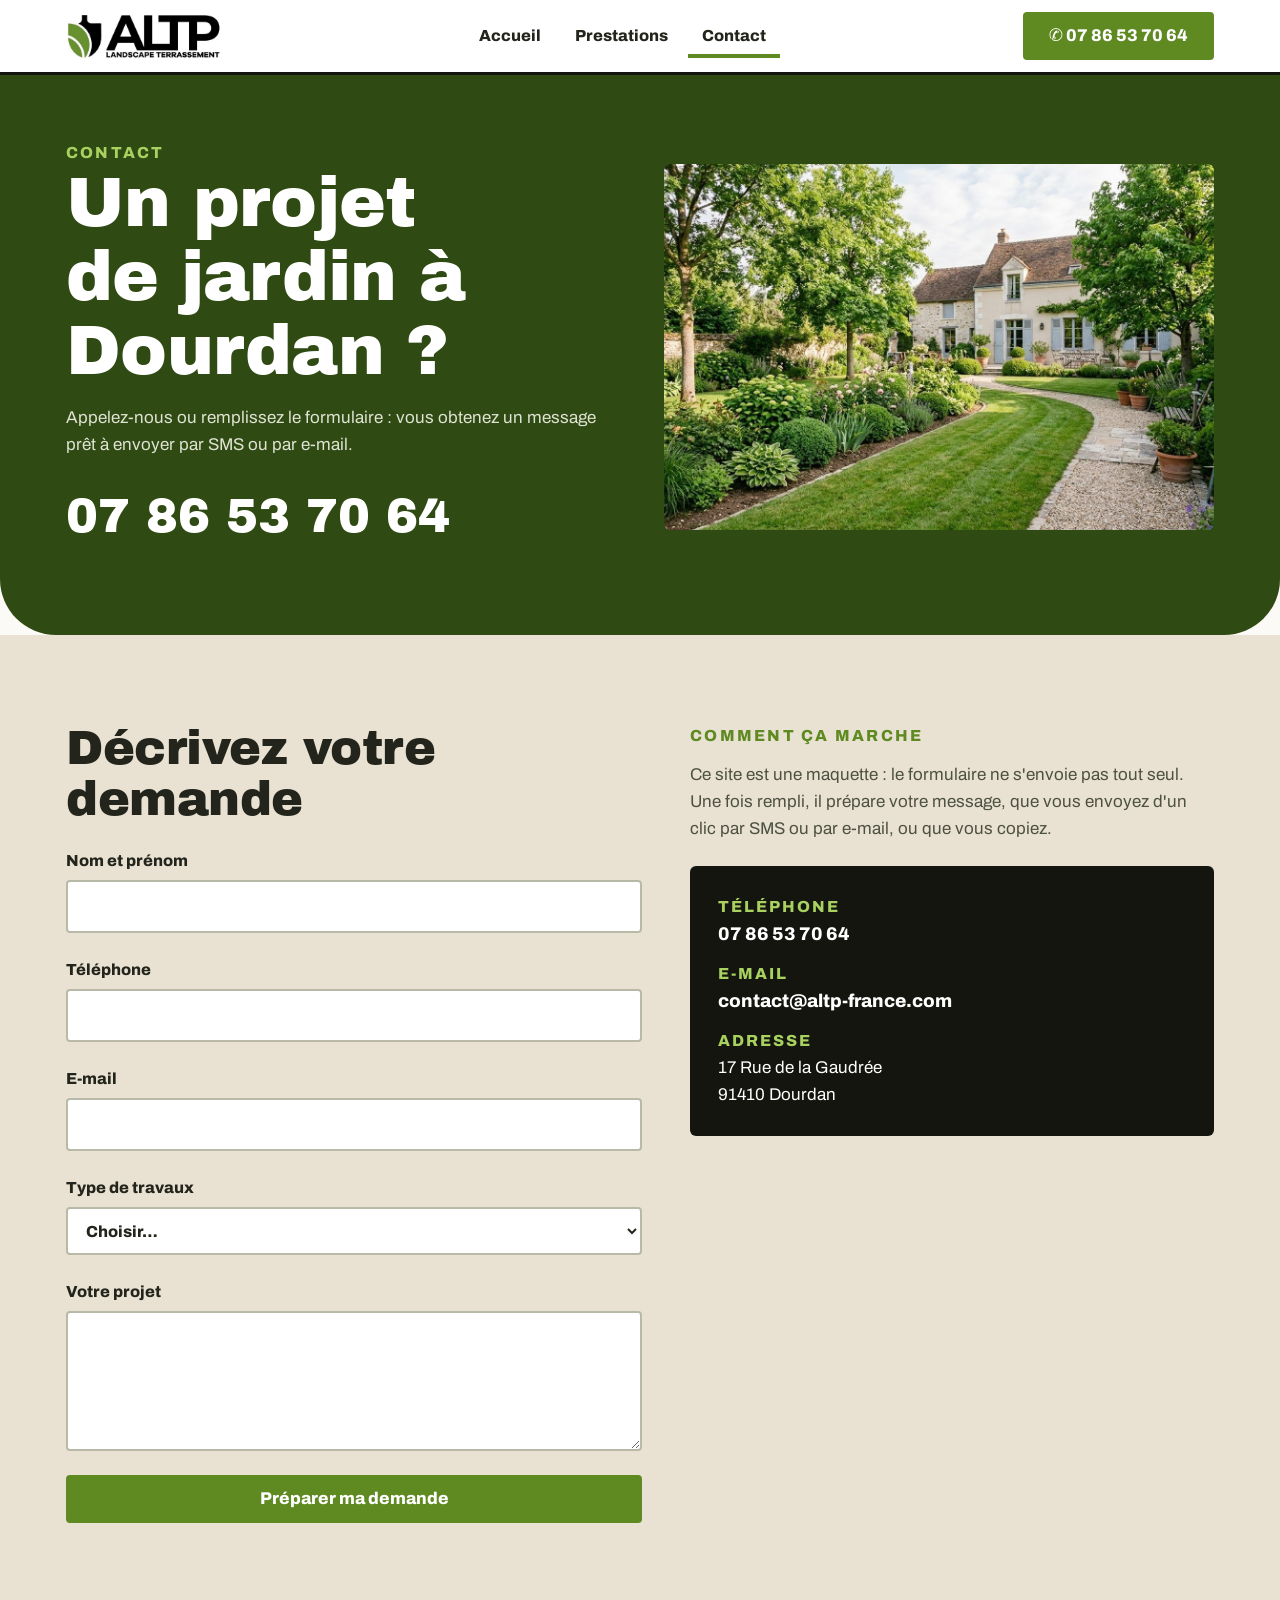
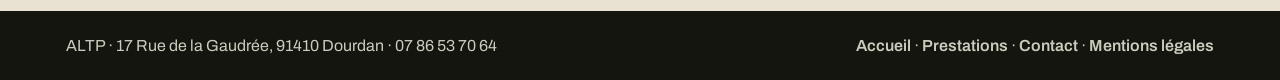
==== contact.html @ 06aeda74 "Site complet : accueil, prestations, contact, mentions légales Co-Authored-By: Claude Sonnet 5.5 <no" ====
<!doctype html>
<html lang="fr">
<head>
<meta charset="utf-8">
<meta name="viewport" content="width=device-width, initial-scale=1">
<title>Contact | ALTP Dourdan</title>
<meta name="description" content="Contactez ALTP à Dourdan (91) pour un projet d'aménagement paysager, de terrassement ou d'entretien de jardin : téléphone, e-mail, formulaire.">
<meta name="robots" content="noindex, nofollow">
<link rel="icon" href="images/favicon.png">
<link rel="stylesheet" href="https://fonts.googleapis.com/css2?family=Archivo:wght@400;600;800&family=Archivo+Black&display=swap">
<link rel="stylesheet" href="style.css">
</head>
<body>
<header>
  <div class="w bar">
    <a class="logo" href="https://webaunet.github.io/altp/" aria-label="ALTP, retour à l'accueil"><img src="images/logo.png" width="845" height="260" alt="ALTP Landscape Terrassement"></a>
    <nav id="menu" aria-label="Navigation principale"><ul><li><a href="index.html">Accueil</a></li><li><a href="prestations.html">Prestations</a></li><li><a href="contact.html" aria-current="page">Contact</a></li></ul></nav>
    <a class="btn tel" href="tel:+33786537064" aria-label="Appeler le 07 86 53 70 64">&#9990;<span class="num">&nbsp;07 86 53 70 64</span></a>
    <button class="burger" id="burger" aria-label="Ouvrir le menu" aria-expanded="false" aria-controls="menu"><span></span></button>
  </div>
</header>
<main>
  <section class="ph vert"><div class="w">
    <div><span class="eyebrow">Contact</span><h1>Un projet de jardin à Dourdan ?</h1>
      <p>Appelez-nous ou remplissez le formulaire : vous obtenez un message prêt à envoyer par SMS ou par e-mail.</p>
      <a class="bigtel" href="tel:+33786537064">07 86 53 70 64</a></div>
    <img src="images/entretien.jpg" width="1408" height="768" alt="Jardin entretenu avec pelouse tondue, massifs fleuris et allée gravillonnée" style="border-radius:6px;aspect-ratio:3/2;object-fit:cover;width:100%"></div></section>
  <section class="band court terre"><div class="w formgrid">
    <div><h2 style="margin-bottom:24px">Décrivez votre demande</h2>
      <form id="form" novalidate>
        <label for="nom">Nom et prénom<input id="nom" name="nom" autocomplete="name" required aria-describedby="e-nom"><span class="err" id="e-nom" role="alert"></span></label>
        <label for="tel">Téléphone<input id="tel" name="tel" type="tel" autocomplete="tel" inputmode="tel" required aria-describedby="e-tel"><span class="err" id="e-tel" role="alert"></span></label>
        <label for="mail">E-mail<input id="mail" name="mail" type="email" autocomplete="email" required aria-describedby="e-mail"><span class="err" id="e-mail" role="alert"></span></label>
        <label for="type">Type de travaux<select id="type" name="type" required aria-describedby="e-type"><option value="">Choisir…</option><option>Terrassement</option><option>Terrasse ou allée</option><option>Maçonnerie paysagère</option><option>Plantations, espaces verts</option><option>Entretien (tonte, taille, élagage)</option><option>Autre</option></select><span class="err" id="e-type" role="alert"></span></label>
        <label for="msg">Votre projet<textarea id="msg" name="msg" required aria-describedby="e-msg"></textarea><span class="err" id="e-msg" role="alert"></span></label>
        <button class="btn" type="submit">Préparer ma demande</button>
      </form></div>
    <div>
      <div class="recap" id="recap" hidden aria-live="polite">
        <h3>Votre demande est prête</h3>
        <pre id="recap-txt"></pre>
        <div class="actions">
          <a class="btn" id="b-sms" href="#">Envoyer par SMS</a>
          <a class="btn ghost" id="b-mail" href="#">Envoyer par e-mail</a>
          <button class="btn ghost" type="button" id="b-copy">Copier</button>
          <a class="btn ghost" href="tel:+33786537064">Appeler</a>
        </div>
        <div class="ok" id="ok" role="status"></div>
      </div>
      <div id="avant" class="head" style="margin:0 0 24px"><span class="eyebrow">Comment ça marche</span><p>Ce site est une maquette : le formulaire ne s'envoie pas tout seul. Une fois rempli, il prépare votre message, que vous envoyez d'un clic par SMS ou par e-mail, ou que vous copiez.</p></div>
      <address class="coord">
        <div><small>Téléphone</small><a href="tel:+33786537064">07 86 53 70 64</a></div>
        <div><small>E-mail</small><a href="mailto:contact@altp-france.com">contact@altp-france.com</a></div>
        <div><small>Adresse</small>17 Rue de la Gaudrée<br>91410 Dourdan</div>
      </address>
    </div></div></section>
</main>
<footer>
  <div class="w">
    <span>ALTP · 17 Rue de la Gaudrée, 91410 Dourdan · 07 86 53 70 64</span>
    <span><a href="index.html">Accueil</a> · <a href="prestations.html">Prestations</a> · <a href="contact.html">Contact</a> · <a href="mentions-legales.html">Mentions légales</a></span>
  </div>
</footer>
<script src="script.js"></script>
</body>
</html>
---- style.css ----
/* Concept : bandes franches noir / vert feuille / terre, titres massifs comme le logo, photos de chantier en grand */
:root{
  --noir:#14150f; --vert:#5f8a22; --vert-fonce:#2f4a12; --terre:#e9e2d3; --craie:#fbfaf6; --texte:#23251c; --texte-doux:#4d5142;
  --f-titre:'Archivo Black','Archivo',Impact,sans-serif; --f-texte:'Archivo',system-ui,-apple-system,'Segoe UI',sans-serif;
  color-scheme:light;
}
*{box-sizing:border-box}
html{scroll-behavior:smooth;scroll-padding-top:84px}
body{margin:0;background:var(--craie);color:var(--texte);font-family:var(--f-texte);font-size:17px;line-height:1.6}
img{display:block;max-width:100%;height:auto}
a{color:inherit}
.w{width:100%;max-width:1180px;margin:0 auto;padding-left:max(16px,env(safe-area-inset-left,0px));padding-right:max(16px,env(safe-area-inset-right,0px))}
h1,h2,h3{font-family:var(--f-titre);font-weight:400;line-height:1.05;margin:0;text-wrap:balance;letter-spacing:-.01em}
h1{font-size:clamp(2.3rem,6vw,4.4rem)} h2{font-size:clamp(1.8rem,4vw,3rem)} h3{font-size:1.25rem}
.eyebrow{font-size:1rem;font-weight:800;letter-spacing:.14em;text-transform:uppercase;color:var(--vert)}
.btn{display:inline-flex;align-items:center;justify-content:center;min-height:48px;padding:0 24px;border-radius:4px;font-weight:800;text-decoration:none;border:2px solid var(--vert);background:var(--vert);color:#fff;cursor:pointer;font:inherit;font-weight:800}
.btn:hover{background:var(--vert-fonce);border-color:var(--vert-fonce)}
.btn:focus-visible,a:focus-visible,button:focus-visible{outline:3px solid #f2c200;outline-offset:2px}
.btn.ghost{background:transparent;border-color:#fff;color:#fff}
.btn.ghost:hover{background:#fff;color:var(--noir)}
.btn.dark{background:var(--noir);border-color:var(--noir)} .btn.dark:hover{background:#000}
/* header */
header{position:sticky;top:env(safe-area-inset-top,0px);z-index:20;background:#fff;border-bottom:3px solid var(--noir)}
body::before{content:"";position:fixed;inset:0 0 auto;height:env(safe-area-inset-top,0px);background:#fff;z-index:30}
.bar{display:flex;align-items:center;justify-content:space-between;gap:16px;min-height:72px}
.logo img{height:48px;width:auto}
nav ul{display:flex;gap:6px;list-style:none;margin:0;padding:0}
nav a{display:flex;align-items:center;min-height:44px;padding:0 14px;text-decoration:none;font-weight:800;font-size:1rem}
nav a:hover{color:var(--vert)} nav a[aria-current="page"]{box-shadow:inset 0 -4px 0 var(--vert)}
.tel{white-space:nowrap}
.burger{display:none;width:48px;height:48px;border:2px solid var(--noir);background:#fff;border-radius:4px;cursor:pointer;padding:0}
.burger span,.burger span::before,.burger span::after{display:block;width:22px;height:3px;background:var(--noir);margin:0 auto;position:relative;content:""}
.burger span::before{position:absolute;top:-7px;left:0}.burger span::after{position:absolute;top:7px;left:0}
@media(max-width:980px){
  .burger{display:block}
  nav{position:absolute;left:0;right:0;top:100%;background:#fff;border-bottom:3px solid var(--noir);display:none}
  nav.open{display:block}
  nav ul{flex-direction:column;padding:8px max(16px,env(safe-area-inset-left,0px)) 16px}
  nav a{min-height:48px}
  .bar{position:relative}
}
@media(max-width:560px){.tel .num{display:none}.tel{padding:0 16px}}
/* hero */
.hero{position:relative;background:var(--noir);color:#fff;overflow:hidden}
.hero>img{position:absolute;inset:0;width:100%;height:100%;object-fit:cover;object-position:50% 60%;opacity:.55}
.hero::after{content:"";position:absolute;inset:0;background:linear-gradient(90deg,rgba(20,21,15,.92) 0%,rgba(20,21,15,.55) 60%,rgba(20,21,15,.2) 100%)}
.hero .w{position:relative;z-index:1;display:flex;flex-direction:column;justify-content:center;gap:24px;min-height:min(86vh,720px);padding-block:72px}
.hero p{max-width:34em;font-size:1.15rem;margin:0;color:#ecefe4}
.hero .eyebrow{color:#a8d160}
.cta{display:flex;flex-wrap:wrap;gap:12px}
.hero-curve{height:56px;background:var(--terre);border-radius:56px 56px 0 0;position:relative;z-index:2;margin-top:-56px}
/* prestations */
.band{padding-block:88px}
.terre{background:var(--terre)}
.head{display:grid;gap:12px;max-width:40em;margin-bottom:40px}
.head p{margin:0;color:var(--texte-doux)}
.grid{display:grid;grid-template-columns:repeat(auto-fit,minmax(250px,1fr));gap:20px}
.card{background:#fff;border-radius:6px;overflow:hidden;display:flex;flex-direction:column;box-shadow:0 1px 0 rgba(0,0,0,.08)}
.card img{aspect-ratio:3/2;object-fit:cover;width:100%}
.card div{padding:20px 22px 24px;display:grid;gap:8px;min-width:0}
.card p{margin:0;color:var(--texte-doux);font-size:.97rem}
/* entretenir */
.sombre{background:var(--noir);color:#fff}
.sombre .head p{color:#c9cdbd}
.sombre .card{background:#20231a}
.sombre .card p{color:#c9cdbd}
.sombre .eyebrow{color:#a8d160}
/* approche */
.approche{display:grid;grid-template-columns:1fr 1fr;gap:56px;align-items:center}
.approche img{border-radius:6px;aspect-ratio:4/3;object-fit:cover;width:100%}
.etapes{display:grid;gap:22px;margin:28px 0 0;padding:0;list-style:none}
.etapes li{display:grid;grid-template-columns:44px 1fr;gap:16px}
.etapes b{display:grid;place-items:center;width:44px;height:44px;border-radius:50%;background:var(--vert);color:#fff;font-family:var(--f-titre);font-weight:400}
.etapes p{margin:2px 0 0;color:var(--texte-doux)}
.etapes strong{display:block;font-size:1.05rem}
@media(max-width:820px){.approche{grid-template-columns:1fr;gap:32px}.band{padding-block:64px}}
/* contact */
.contact{background:var(--vert-fonce);color:#fff;border-radius:56px 56px 0 0;margin-top:-56px;position:relative;z-index:2;padding-block:88px 72px}
.sec-approche{background:var(--craie);position:relative;z-index:1;border-radius:0}
.contact .box{display:grid;grid-template-columns:1.2fr 1fr;gap:40px;align-items:center}
.contact p{margin:12px 0 0;color:#dfe8cf;max-width:32em}
.coord{display:grid;gap:12px;background:rgba(0,0,0,.22);padding:28px;border-radius:6px;font-style:normal}
.coord a{font-weight:800;font-size:1.15rem;text-decoration:none;overflow-wrap:anywhere}
.coord a:hover{text-decoration:underline}
.coord small{display:block;font-size:1rem;letter-spacing:.12em;text-transform:uppercase;color:#a8d160;font-weight:800}
@media(max-width:820px){.contact .box{grid-template-columns:1fr}}
footer{background:var(--noir);color:#c9cdbd;font-size:1rem}
footer .w{display:flex;flex-wrap:wrap;gap:8px 28px;align-items:center;justify-content:space-between;padding-block:22px}
footer a{text-decoration:none;font-weight:600}footer a:hover{color:#fff;text-decoration:underline}
@media(prefers-reduced-motion:reduce){html{scroll-behavior:auto}}

/* pages internes */
.band{display:flex;align-items:center;min-height:min(92vh,860px)}
.band>.w{width:100%}
.ph{background:var(--noir);color:#fff;padding-block:64px 80px;border-radius:0 0 56px 56px;position:relative;z-index:2}
.ph .w{display:grid;grid-template-columns:1.05fr 1fr;gap:48px;align-items:center}
.ph p{color:#dfe3d3;margin:16px 0 0;max-width:32em}
.ph .eyebrow{color:#a8d160}
.mosaic{display:grid;grid-template-columns:1.2fr 1fr;grid-template-rows:1fr 1fr;gap:12px;aspect-ratio:4/3.2}
.mosaic img{width:100%;height:100%;object-fit:cover;border-radius:6px}
.mosaic img:first-child{grid-row:span 2}
.fan{position:relative;aspect-ratio:4/3}
.ph.vert{background:var(--vert-fonce)}
.ph.vert .w{grid-template-columns:1fr 1fr}
.bigtel{display:block;font-family:var(--f-titre);font-size:clamp(1.8rem,5vw,3rem);text-decoration:none;margin-top:20px;overflow-wrap:anywhere}
.bigtel:hover{color:#a8d160}
.detail{display:grid;grid-template-columns:1fr 1fr;gap:56px;align-items:center}
.detail.rev>:first-child{order:2}
.detail img{border-radius:6px;aspect-ratio:4/3;object-fit:cover;width:100%}
.liste{margin:20px 0 0;padding:0;list-style:none;display:grid;gap:12px}
.liste li{padding-left:28px;position:relative;color:var(--texte-doux)}
.liste li::before{content:"";position:absolute;left:0;top:.6em;width:14px;height:6px;background:var(--vert);border-radius:3px}
.liste strong{color:var(--texte)}
.sombre .liste li{color:#c9cdbd}.sombre .liste strong{color:#fff}
.formgrid{display:grid;grid-template-columns:1.1fr 1fr;gap:48px;align-items:start}
form{display:grid;gap:18px}
label{font-weight:800;font-size:1rem;display:grid;gap:6px}
input,textarea,select{font:inherit;padding:12px 14px;border:2px solid #b9b9a8;border-radius:4px;background:#fff;color:var(--texte);min-height:48px;width:100%}
textarea{min-height:140px;resize:vertical}
input:focus-visible,textarea:focus-visible,select:focus-visible{outline:3px solid #f2c200;outline-offset:1px;border-color:var(--noir)}
.err{color:#9b1c1c;font-weight:600;font-size:1rem;min-height:0}
[aria-invalid="true"]{border-color:#9b1c1c}
.recap{background:var(--noir);color:#fff;border-radius:6px;padding:28px;display:grid;gap:16px}
.recap pre{margin:0;white-space:pre-wrap;font:inherit;background:rgba(255,255,255,.08);padding:16px;border-radius:4px;overflow-wrap:anywhere}
.actions{display:flex;flex-wrap:wrap;gap:10px}
.recap .btn.ghost:hover{color:var(--noir)}
.ok{color:#a8d160;font-weight:800;min-height:1.5em}
.legal{max-width:760px}
.legal h2{font-size:1.5rem;margin:40px 0 12px}
.legal p,.legal li{color:var(--texte-doux)}
.legal .manque{background:var(--terre);padding:14px 18px;border-radius:6px;color:var(--texte)}
.band.court{min-height:0}
@media(max-width:820px){.ph .w,.detail,.formgrid,.ph.vert .w{grid-template-columns:1fr;gap:32px}.detail.rev>:first-child{order:0}.band{min-height:0}}
.recap[hidden],[hidden]{display:none!important}
.terre .coord{background:var(--noir);color:#fff}
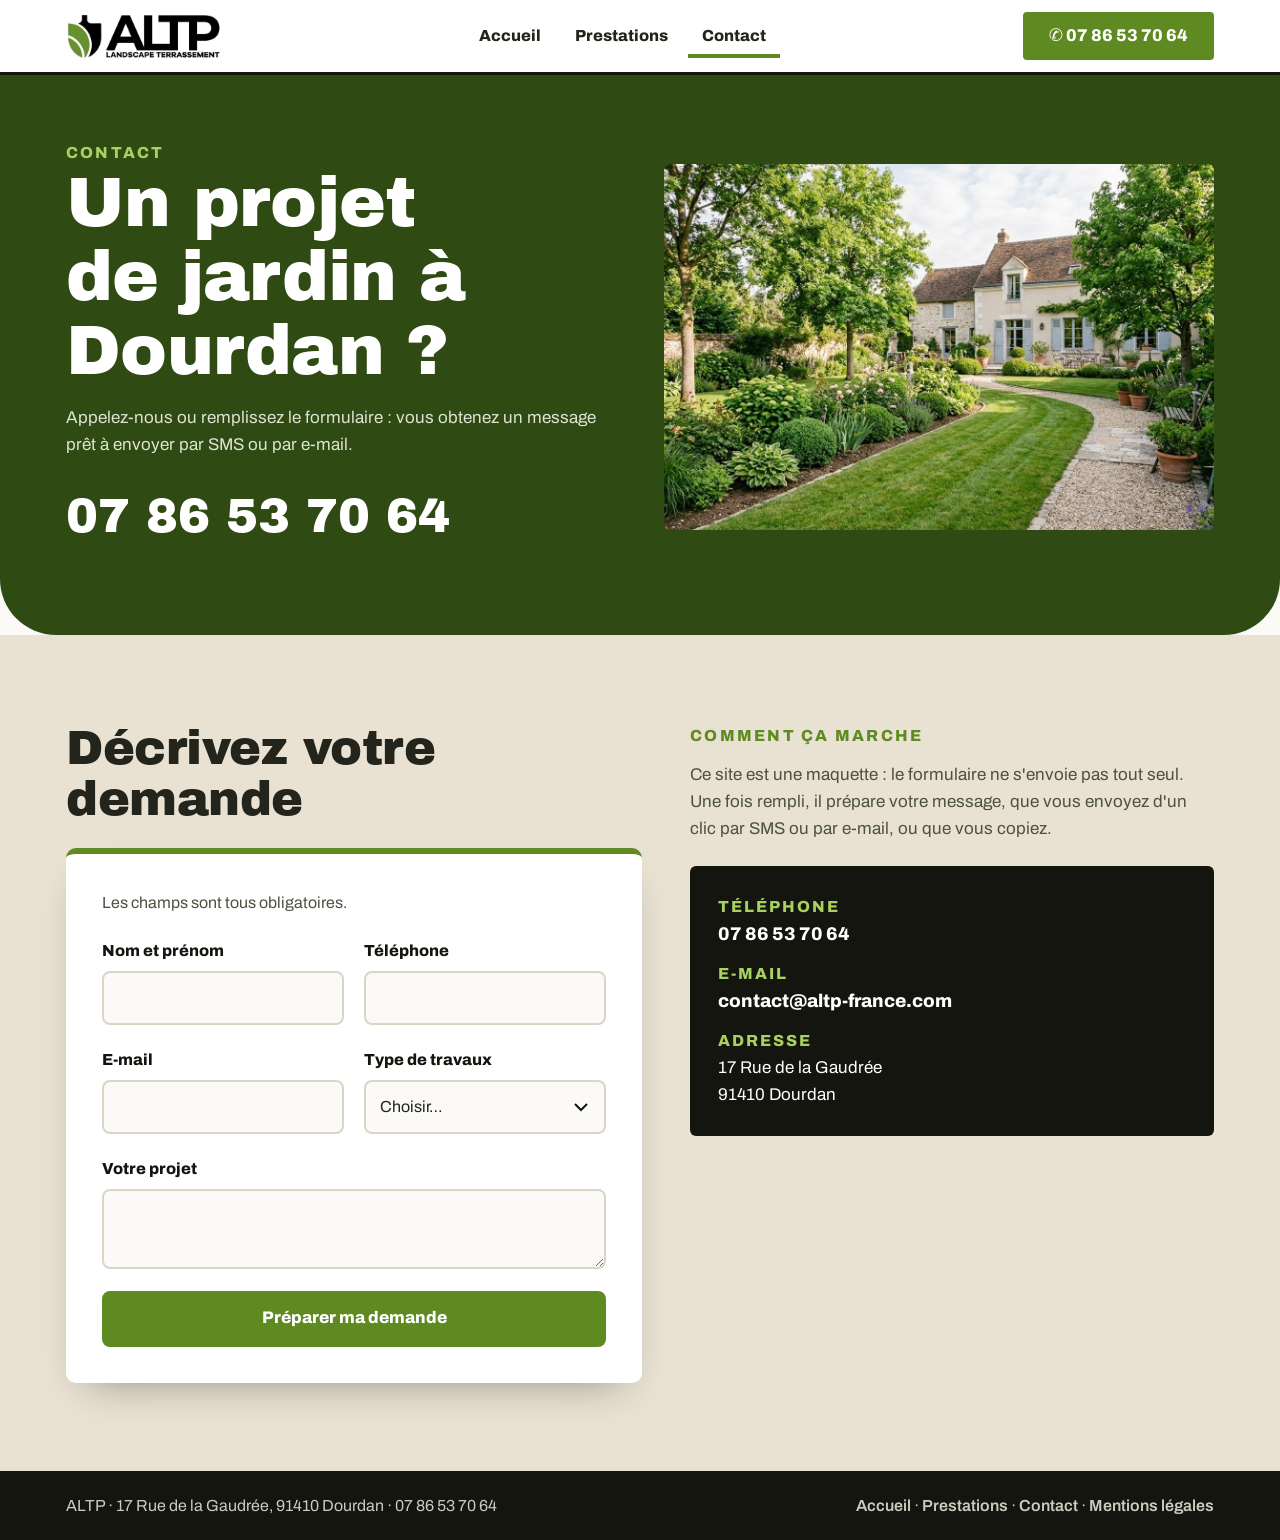
==== commit 5c557368: "Formulaire de contact : carte, champs arrondis, focus vert Co-Authored-By: Claude Sonnet 5.5 <norepl" ====
--- a/contact.html
+++ b/contact.html
@@ -27,13 +27,18 @@
     <img src="images/entretien.jpg" width="1408" height="768" alt="Jardin entretenu avec pelouse tondue, massifs fleuris et allée gravillonnée" style="border-radius:6px;aspect-ratio:3/2;object-fit:cover;width:100%"></div></section>
   <section class="band court terre"><div class="w formgrid">
     <div><h2 style="margin-bottom:24px">Décrivez votre demande</h2>
-      <form id="form" novalidate>
+      <form id="form" class="fcard" novalidate>
+        <p class="fintro">Les champs sont tous obligatoires.</p>
+        <div class="row">
         <label for="nom">Nom et prénom<input id="nom" name="nom" autocomplete="name" required aria-describedby="e-nom"><span class="err" id="e-nom" role="alert"></span></label>
         <label for="tel">Téléphone<input id="tel" name="tel" type="tel" autocomplete="tel" inputmode="tel" required aria-describedby="e-tel"><span class="err" id="e-tel" role="alert"></span></label>
+        </div>
+        <div class="row">
         <label for="mail">E-mail<input id="mail" name="mail" type="email" autocomplete="email" required aria-describedby="e-mail"><span class="err" id="e-mail" role="alert"></span></label>
         <label for="type">Type de travaux<select id="type" name="type" required aria-describedby="e-type"><option value="">Choisir…</option><option>Terrassement</option><option>Terrasse ou allée</option><option>Maçonnerie paysagère</option><option>Plantations, espaces verts</option><option>Entretien (tonte, taille, élagage)</option><option>Autre</option></select><span class="err" id="e-type" role="alert"></span></label>
+        </div>
         <label for="msg">Votre projet<textarea id="msg" name="msg" required aria-describedby="e-msg"></textarea><span class="err" id="e-msg" role="alert"></span></label>
-        <button class="btn" type="submit">Préparer ma demande</button>
+        <button class="btn big" type="submit">Préparer ma demande</button>
       </form></div>
     <div>
       <div class="recap" id="recap" hidden aria-live="polite">
--- a/style.css
+++ b/style.css
@@ -58,7 +58,7 @@
 .card{background:#fff;border-radius:6px;overflow:hidden;display:flex;flex-direction:column;box-shadow:0 1px 0 rgba(0,0,0,.08)}
 .card img{aspect-ratio:3/2;object-fit:cover;width:100%}
 .card div{padding:20px 22px 24px;display:grid;gap:8px;min-width:0}
-.card p{margin:0;color:var(--texte-doux);font-size:.97rem}
+.card p{margin:0;color:var(--texte-doux);font-size:1rem}
 /* entretenir */
 .sombre{background:var(--noir);color:#fff}
 .sombre .head p{color:#c9cdbd}
@@ -133,3 +133,18 @@
 @media(max-width:820px){.ph .w,.detail,.formgrid,.ph.vert .w{grid-template-columns:1fr;gap:32px}.detail.rev>:first-child{order:0}.band{min-height:0}}
 .recap[hidden],[hidden]{display:none!important}
 .terre .coord{background:var(--noir);color:#fff}
+
+/* formulaire de contact */
+.fcard{background:#fff;border-radius:10px;padding:36px;box-shadow:0 18px 40px -22px rgba(20,21,15,.45);border-top:6px solid var(--vert);gap:22px}
+.fintro{margin:0;color:var(--texte-doux);font-size:1rem}
+.row{display:grid;grid-template-columns:1fr 1fr;gap:20px;align-items:start}
+.fcard label{align-content:start}
+.fcard label{gap:8px;color:var(--noir)}
+.fcard input,.fcard select,.fcard textarea{border:2px solid #d9d6c8;background:var(--craie);border-radius:8px;min-height:52px;font-weight:400;transition:border-color .15s,box-shadow .15s,background .15s}
+.fcard input:hover,.fcard select:hover,.fcard textarea:hover{border-color:var(--vert)}
+.fcard input:focus,.fcard select:focus,.fcard textarea:focus{outline:none;border-color:var(--vert);background:#fff;box-shadow:0 0 0 4px rgba(95,138,34,.22)}
+.fcard select{appearance:none;padding-right:44px;background-image:url("data:image/svg+xml,%3Csvg xmlns='http://www.w3.org/2000/svg' width='14' height='9' viewBox='0 0 14 9'%3E%3Cpath d='M1 1l6 6 6-6' fill='none' stroke='%2314150f' stroke-width='2'/%3E%3C/svg%3E");background-repeat:no-repeat;background-position:right 16px center}
+.fcard [aria-invalid="true"]{border-color:#9b1c1c;background:#fdf3f3}
+.fcard .err:empty{display:none}
+.btn.big{min-height:56px;font-size:1.05rem;width:100%;border-radius:8px}
+@media(max-width:560px){.row{grid-template-columns:1fr}.fcard{padding:24px 20px}}
